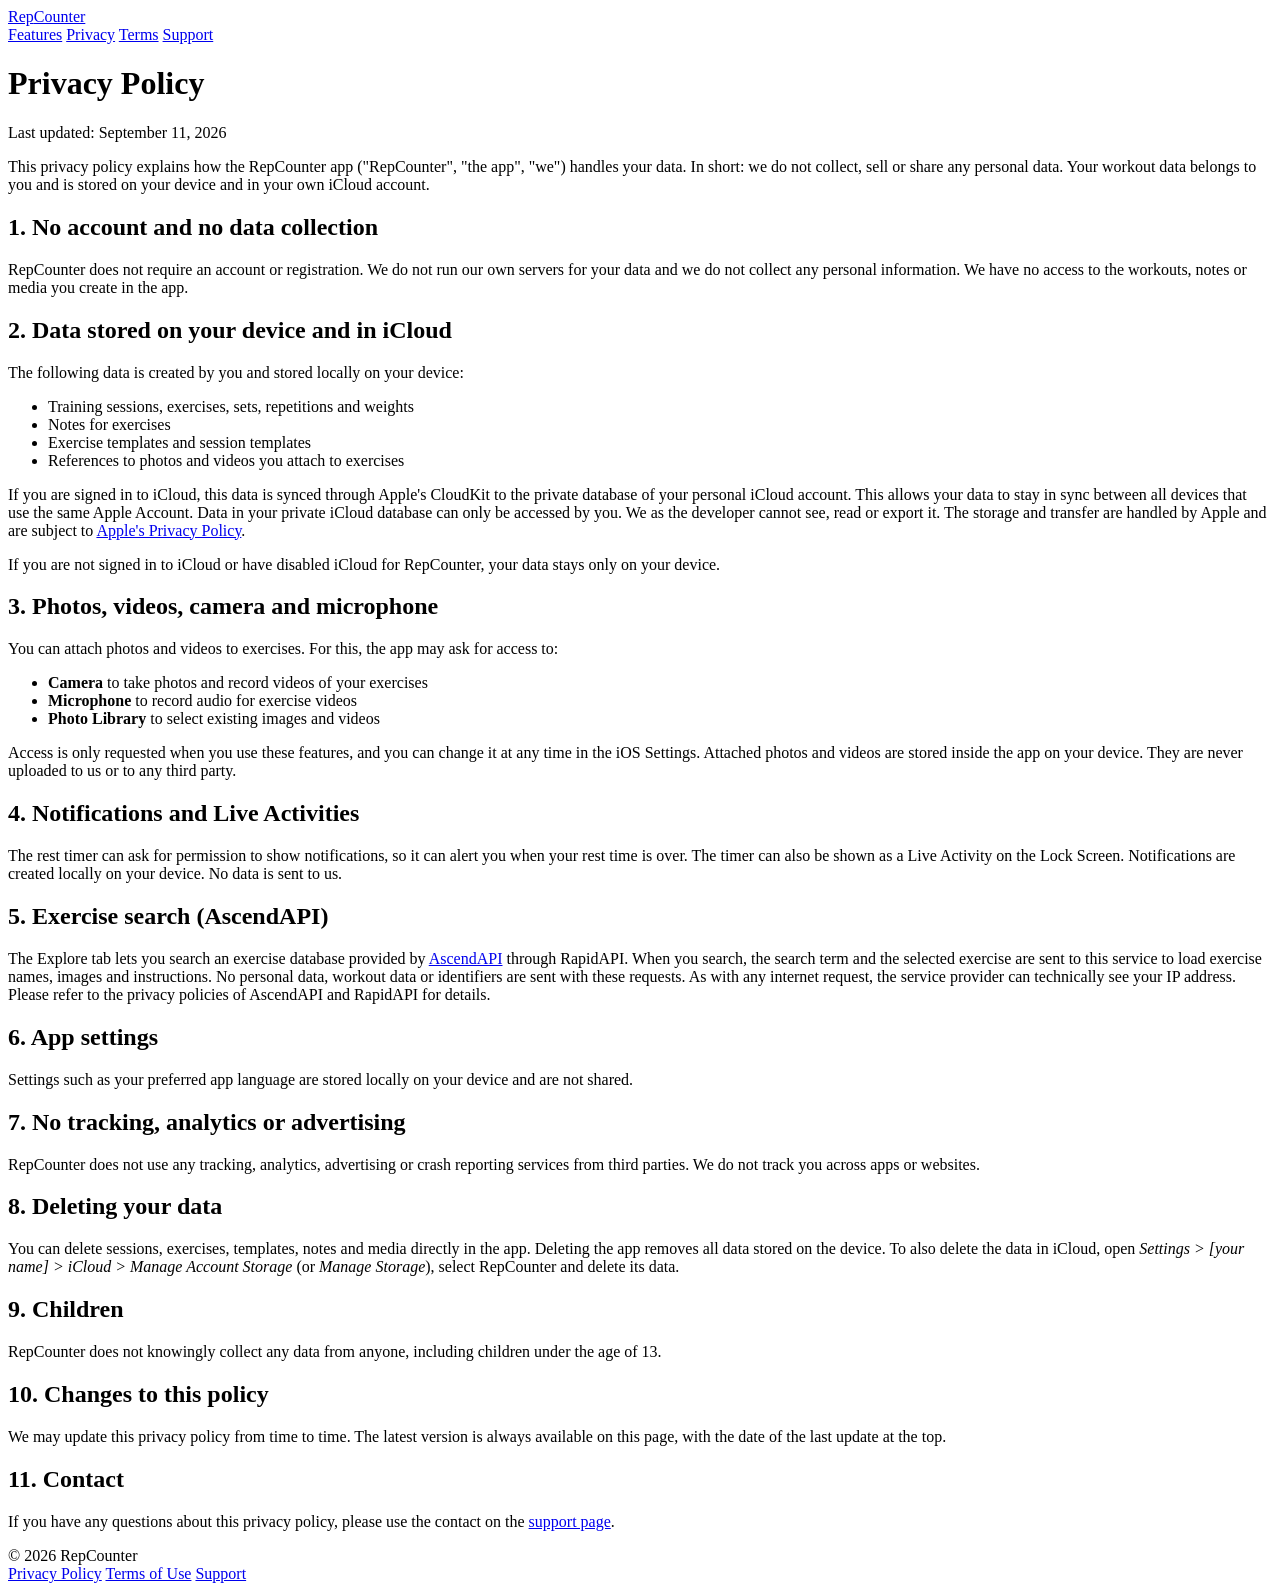
==== privacy.html @ c4ed5cc7 "feat: add privacy policy and terms of use" ====
<!DOCTYPE html>
<html lang="en">
<head>
  <meta charset="UTF-8">
  <meta name="viewport" content="width=device-width, initial-scale=1">
  <title>Privacy Policy – RepCounter</title>
  <meta name="description" content="Privacy policy of the RepCounter app.">
  <link rel="stylesheet" href="css/style.css">
</head>
<body>
  <header class="site-header">
    <div class="container">
      <a class="logo" href="index.html">Rep<span>Counter</span></a>
      <nav class="site-nav">
        <a href="index.html#features">Features</a>
        <a href="privacy.html" class="active">Privacy</a>
        <a href="terms.html">Terms</a>
        <a href="support.html">Support</a>
      </nav>
    </div>
  </header>

  <main class="container page">
    <h1>Privacy Policy</h1>
    <p class="updated">Last updated: September 11, 2026</p>

    <p>This privacy policy explains how the RepCounter app ("RepCounter", "the app", "we") handles your data. In short: we do not collect, sell or share any personal data. Your workout data belongs to you and is stored on your device and in your own iCloud account.</p>

    <h2>1. No account and no data collection</h2>
    <p>RepCounter does not require an account or registration. We do not run our own servers for your data and we do not collect any personal information. We have no access to the workouts, notes or media you create in the app.</p>

    <h2>2. Data stored on your device and in iCloud</h2>
    <p>The following data is created by you and stored locally on your device:</p>
    <ul>
      <li>Training sessions, exercises, sets, repetitions and weights</li>
      <li>Notes for exercises</li>
      <li>Exercise templates and session templates</li>
      <li>References to photos and videos you attach to exercises</li>
    </ul>
    <p>If you are signed in to iCloud, this data is synced through Apple's CloudKit to the private database of your personal iCloud account. This allows your data to stay in sync between all devices that use the same Apple Account. Data in your private iCloud database can only be accessed by you. We as the developer cannot see, read or export it. The storage and transfer are handled by Apple and are subject to <a href="https://www.apple.com/legal/privacy/" target="_blank" rel="noopener">Apple's Privacy Policy</a>.</p>
    <p>If you are not signed in to iCloud or have disabled iCloud for RepCounter, your data stays only on your device.</p>

    <h2>3. Photos, videos, camera and microphone</h2>
    <p>You can attach photos and videos to exercises. For this, the app may ask for access to:</p>
    <ul>
      <li><strong>Camera</strong> to take photos and record videos of your exercises</li>
      <li><strong>Microphone</strong> to record audio for exercise videos</li>
      <li><strong>Photo Library</strong> to select existing images and videos</li>
    </ul>
    <p>Access is only requested when you use these features, and you can change it at any time in the iOS Settings. Attached photos and videos are stored inside the app on your device. They are never uploaded to us or to any third party.</p>

    <h2>4. Notifications and Live Activities</h2>
    <p>The rest timer can ask for permission to show notifications, so it can alert you when your rest time is over. The timer can also be shown as a Live Activity on the Lock Screen. Notifications are created locally on your device. No data is sent to us.</p>

    <h2>5. Exercise search (AscendAPI)</h2>
    <p>The Explore tab lets you search an exercise database provided by <a href="https://ascendapi.com" target="_blank" rel="noopener">AscendAPI</a> through RapidAPI. When you search, the search term and the selected exercise are sent to this service to load exercise names, images and instructions. No personal data, workout data or identifiers are sent with these requests. As with any internet request, the service provider can technically see your IP address. Please refer to the privacy policies of AscendAPI and RapidAPI for details.</p>

    <h2>6. App settings</h2>
    <p>Settings such as your preferred app language are stored locally on your device and are not shared.</p>

    <h2>7. No tracking, analytics or advertising</h2>
    <p>RepCounter does not use any tracking, analytics, advertising or crash reporting services from third parties. We do not track you across apps or websites.</p>

    <h2>8. Deleting your data</h2>
    <p>You can delete sessions, exercises, templates, notes and media directly in the app. Deleting the app removes all data stored on the device. To also delete the data in iCloud, open <em>Settings &gt; [your name] &gt; iCloud &gt; Manage Account Storage</em> (or <em>Manage Storage</em>), select RepCounter and delete its data.</p>

    <h2>9. Children</h2>
    <p>RepCounter does not knowingly collect any data from anyone, including children under the age of 13.</p>

    <h2>10. Changes to this policy</h2>
    <p>We may update this privacy policy from time to time. The latest version is always available on this page, with the date of the last update at the top.</p>

    <h2>11. Contact</h2>
    <p>If you have any questions about this privacy policy, please use the contact on the <a href="support.html">support page</a>.</p>
  </main>

  <footer class="site-footer">
    <div class="container">
      <span>&copy; <span class="year">2026</span> RepCounter</span>
      <nav>
        <a href="privacy.html">Privacy Policy</a>
        <a href="terms.html">Terms of Use</a>
        <a href="support.html">Support</a>
      </nav>
    </div>
  </footer>

  <script src="js/main.js"></script>
</body>
</html>
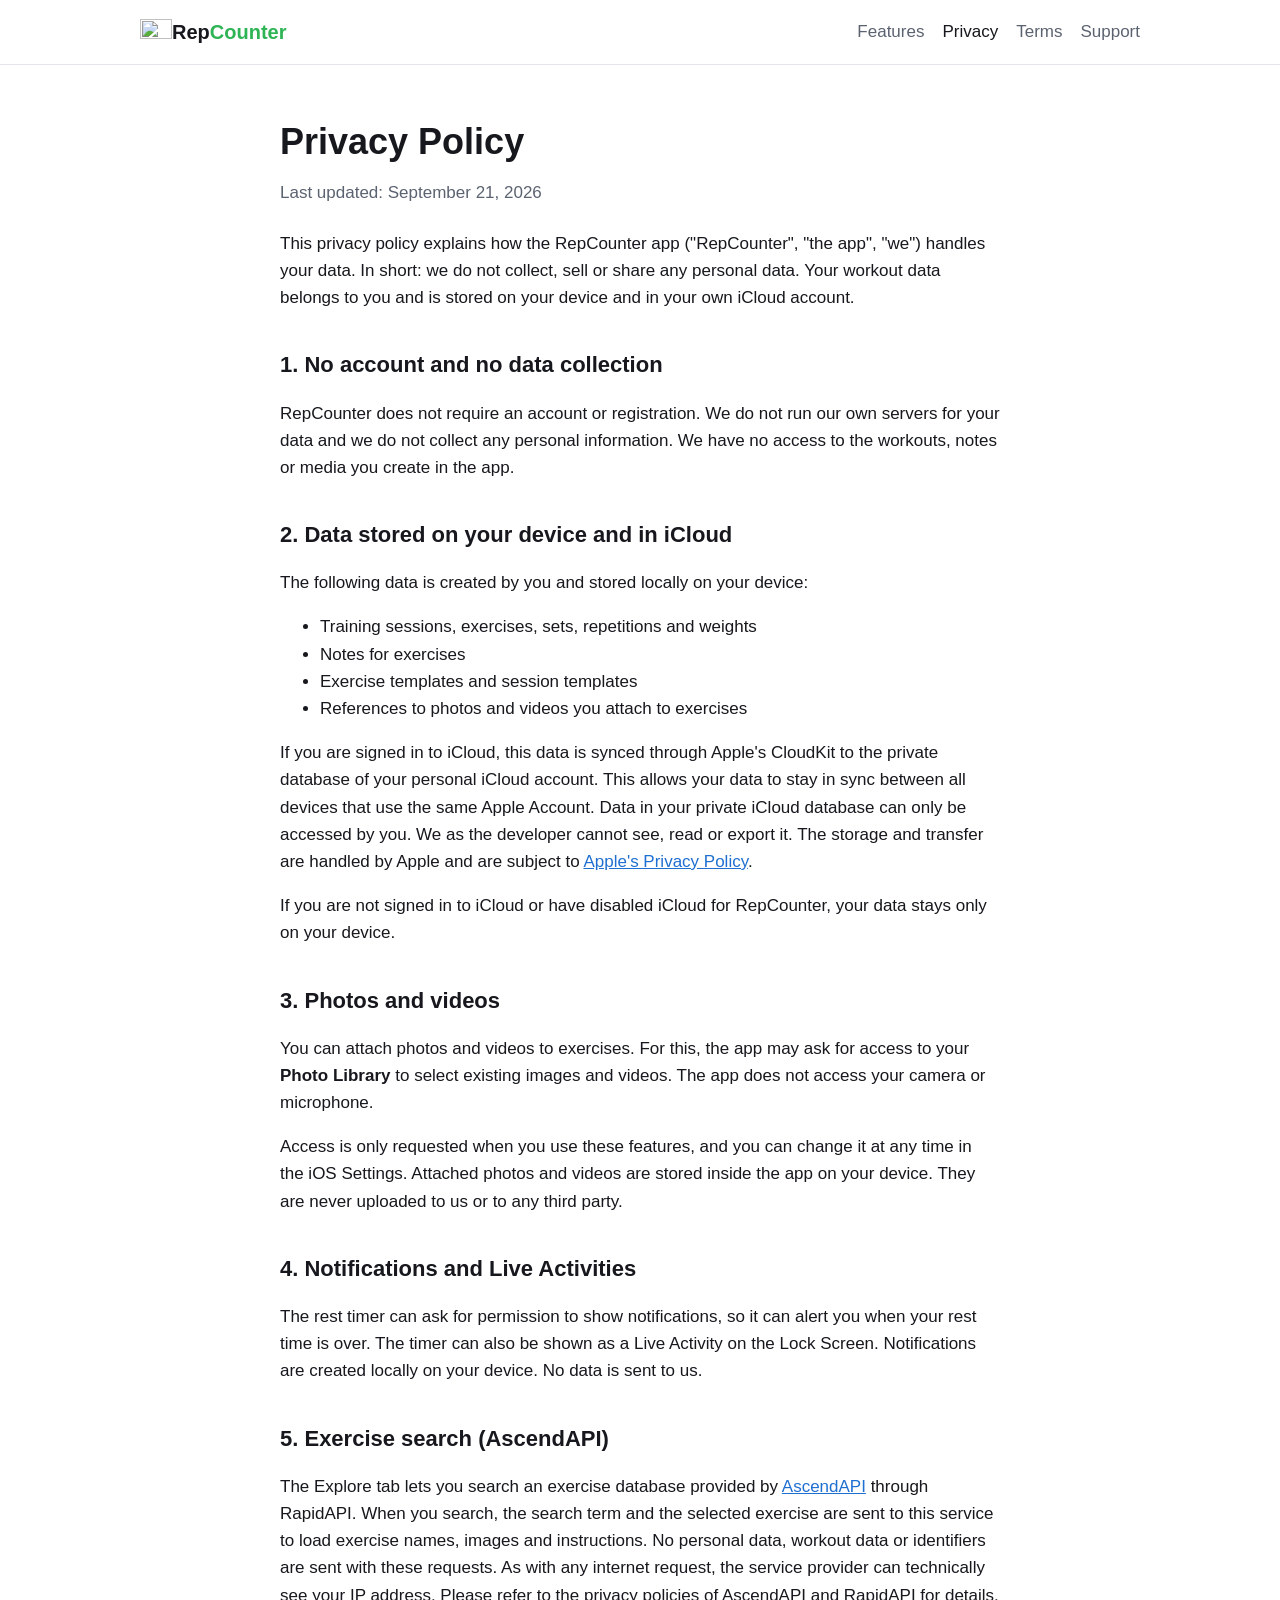
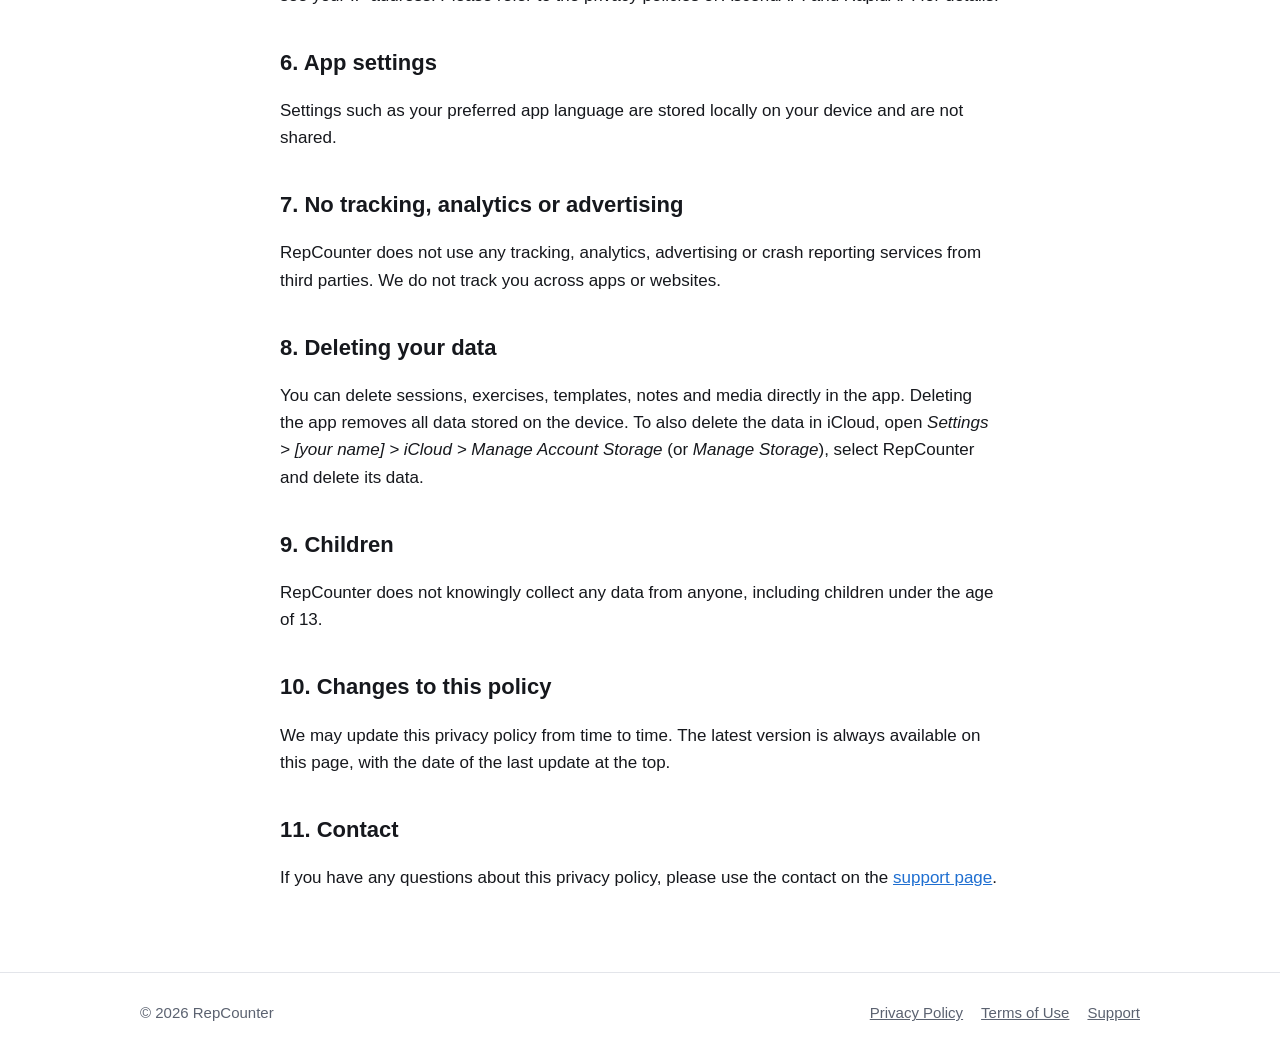
==== commit 16b53425: "fix: remove camera and microphone access from privacy policy" ====
--- a/privacy.html
+++ b/privacy.html
@@ -5,12 +5,13 @@
   <meta name="viewport" content="width=device-width, initial-scale=1">
   <title>Privacy Policy – RepCounter</title>
   <meta name="description" content="Privacy policy of the RepCounter app.">
+  <link rel="icon" href="assets/logo.webp" type="image/webp">
   <link rel="stylesheet" href="css/style.css">
 </head>
 <body>
   <header class="site-header">
     <div class="container">
-      <a class="logo" href="index.html">Rep<span>Counter</span></a>
+      <a class="logo" href="index.html"><img src="assets/logo.webp" width="32" height="32" alt="">Rep<span>Counter</span></a>
       <nav class="site-nav">
         <a href="index.html#features">Features</a>
         <a href="privacy.html" class="active">Privacy</a>
@@ -22,7 +23,7 @@
 
   <main class="container page">
     <h1>Privacy Policy</h1>
-    <p class="updated">Last updated: September 11, 2026</p>
+    <p class="updated">Last updated: September 21, 2026</p>
 
     <p>This privacy policy explains how the RepCounter app ("RepCounter", "the app", "we") handles your data. In short: we do not collect, sell or share any personal data. Your workout data belongs to you and is stored on your device and in your own iCloud account.</p>
 
@@ -40,13 +41,8 @@
     <p>If you are signed in to iCloud, this data is synced through Apple's CloudKit to the private database of your personal iCloud account. This allows your data to stay in sync between all devices that use the same Apple Account. Data in your private iCloud database can only be accessed by you. We as the developer cannot see, read or export it. The storage and transfer are handled by Apple and are subject to <a href="https://www.apple.com/legal/privacy/" target="_blank" rel="noopener">Apple's Privacy Policy</a>.</p>
     <p>If you are not signed in to iCloud or have disabled iCloud for RepCounter, your data stays only on your device.</p>
 
-    <h2>3. Photos, videos, camera and microphone</h2>
-    <p>You can attach photos and videos to exercises. For this, the app may ask for access to:</p>
-    <ul>
-      <li><strong>Camera</strong> to take photos and record videos of your exercises</li>
-      <li><strong>Microphone</strong> to record audio for exercise videos</li>
-      <li><strong>Photo Library</strong> to select existing images and videos</li>
-    </ul>
+    <h2>3. Photos and videos</h2>
+    <p>You can attach photos and videos to exercises. For this, the app may ask for access to your <strong>Photo Library</strong> to select existing images and videos. The app does not access your camera or microphone.</p>
     <p>Access is only requested when you use these features, and you can change it at any time in the iOS Settings. Attached photos and videos are stored inside the app on your device. They are never uploaded to us or to any third party.</p>
 
     <h2>4. Notifications and Live Activities</h2>
--- a/css/style.css
+++ b/css/style.css
@@ -0,0 +1,260 @@
+/* Color tokens */
+:root {
+  --bg: #ffffff;
+  --bg-soft: #f4f5f7;
+  --text: #16181d;
+  --text-muted: #5b6270;
+  --border: #e3e5ea;
+  --accent: #2fb455;
+  --link: #1f6fd1;
+  --max-width: 1040px;
+}
+
+/* Dark mode */
+@media (prefers-color-scheme: dark) {
+  :root {
+    --bg: #0b0e17;
+    --bg-soft: #151925;
+    --text: #eef0f4;
+    --text-muted: #a2a8b5;
+    --border: #262b38;
+    --accent: #4cd964;
+    --link: #6fb1ff;
+  }
+}
+
+* {
+  box-sizing: border-box;
+}
+
+body {
+  margin: 0;
+  font-family: -apple-system, BlinkMacSystemFont, "Segoe UI", Roboto, Helvetica, Arial, sans-serif;
+  font-size: 17px;
+  line-height: 1.6;
+  color: var(--text);
+  background: var(--bg);
+}
+
+a {
+  color: var(--link);
+}
+
+img {
+  max-width: 100%;
+  height: auto;
+}
+
+.container {
+  max-width: var(--max-width);
+  margin: 0 auto;
+  padding: 0 20px;
+}
+
+/* Header */
+.site-header {
+  border-bottom: 1px solid var(--border);
+}
+
+.site-header .container {
+  display: flex;
+  flex-wrap: wrap;
+  align-items: center;
+  justify-content: space-between;
+  gap: 12px;
+  padding-top: 16px;
+  padding-bottom: 16px;
+}
+
+.logo {
+  font-weight: 700;
+  font-size: 20px;
+  color: var(--text);
+  text-decoration: none;
+}
+
+.logo span {
+  color: var(--accent);
+}
+
+.site-nav {
+  display: flex;
+  flex-wrap: wrap;
+  gap: 18px;
+}
+
+.site-nav a {
+  color: var(--text-muted);
+  text-decoration: none;
+}
+
+.site-nav a:hover,
+.site-nav a.active {
+  color: var(--text);
+}
+
+/* Hero */
+.hero {
+  text-align: center;
+  padding: 64px 0 40px;
+}
+
+.hero h1 {
+  font-size: 44px;
+  line-height: 1.15;
+  margin: 0 0 16px;
+}
+
+.hero p {
+  font-size: 20px;
+  color: var(--text-muted);
+  max-width: 640px;
+  margin: 0 auto 24px;
+}
+
+.badge {
+  display: inline-block;
+  padding: 10px 20px;
+  border-radius: 999px;
+  background: var(--accent);
+  color: #0b0e17;
+  font-weight: 600;
+  text-decoration: none;
+}
+
+.note {
+  font-size: 15px;
+  color: var(--text-muted);
+}
+
+/* Feature sections */
+.feature {
+  padding: 48px 0;
+  border-top: 1px solid var(--border);
+}
+
+.feature h2 {
+  font-size: 30px;
+  margin: 0 0 8px;
+}
+
+.feature > .container > p {
+  color: var(--text-muted);
+  max-width: 720px;
+  margin: 0 0 24px;
+}
+
+.feature ul {
+  max-width: 720px;
+  padding-left: 20px;
+  margin: 0 0 28px;
+}
+
+.shots {
+  display: grid;
+  grid-template-columns: repeat(auto-fit, minmax(200px, 260px));
+  justify-content: center;
+  gap: 24px;
+}
+
+.shots figure {
+  margin: 0;
+  text-align: center;
+}
+
+.shots img {
+  border-radius: 28px;
+  border: 1px solid var(--border);
+}
+
+.shots figcaption {
+  font-size: 14px;
+  color: var(--text-muted);
+  margin-top: 8px;
+}
+
+/* Info cards */
+.cards {
+  display: grid;
+  grid-template-columns: repeat(auto-fit, minmax(240px, 1fr));
+  gap: 16px;
+}
+
+.card {
+  background: var(--bg-soft);
+  border: 1px solid var(--border);
+  border-radius: 16px;
+  padding: 20px;
+}
+
+.card h3 {
+  margin: 0 0 6px;
+  font-size: 18px;
+}
+
+.card p {
+  margin: 0;
+  color: var(--text-muted);
+}
+
+/* Legal and support pages */
+.page {
+  max-width: 760px;
+  padding-top: 48px;
+  padding-bottom: 64px;
+}
+
+.page h1 {
+  font-size: 36px;
+  margin: 0 0 8px;
+}
+
+.page h2 {
+  font-size: 22px;
+  margin: 36px 0 8px;
+}
+
+.page .updated {
+  color: var(--text-muted);
+  margin: 0 0 24px;
+}
+
+/* Footer */
+.site-footer {
+  border-top: 1px solid var(--border);
+  padding: 28px 0;
+  font-size: 15px;
+  color: var(--text-muted);
+}
+
+.site-footer .container {
+  display: flex;
+  flex-wrap: wrap;
+  justify-content: space-between;
+  gap: 12px;
+}
+
+.site-footer nav {
+  display: flex;
+  flex-wrap: wrap;
+  gap: 18px;
+}
+
+.site-footer a {
+  color: var(--text-muted);
+}
+
+/* Small screens */
+@media (max-width: 600px) {
+  .hero h1 {
+    font-size: 34px;
+  }
+
+  .hero p {
+    font-size: 18px;
+  }
+
+  .feature h2 {
+    font-size: 26px;
+  }
+}
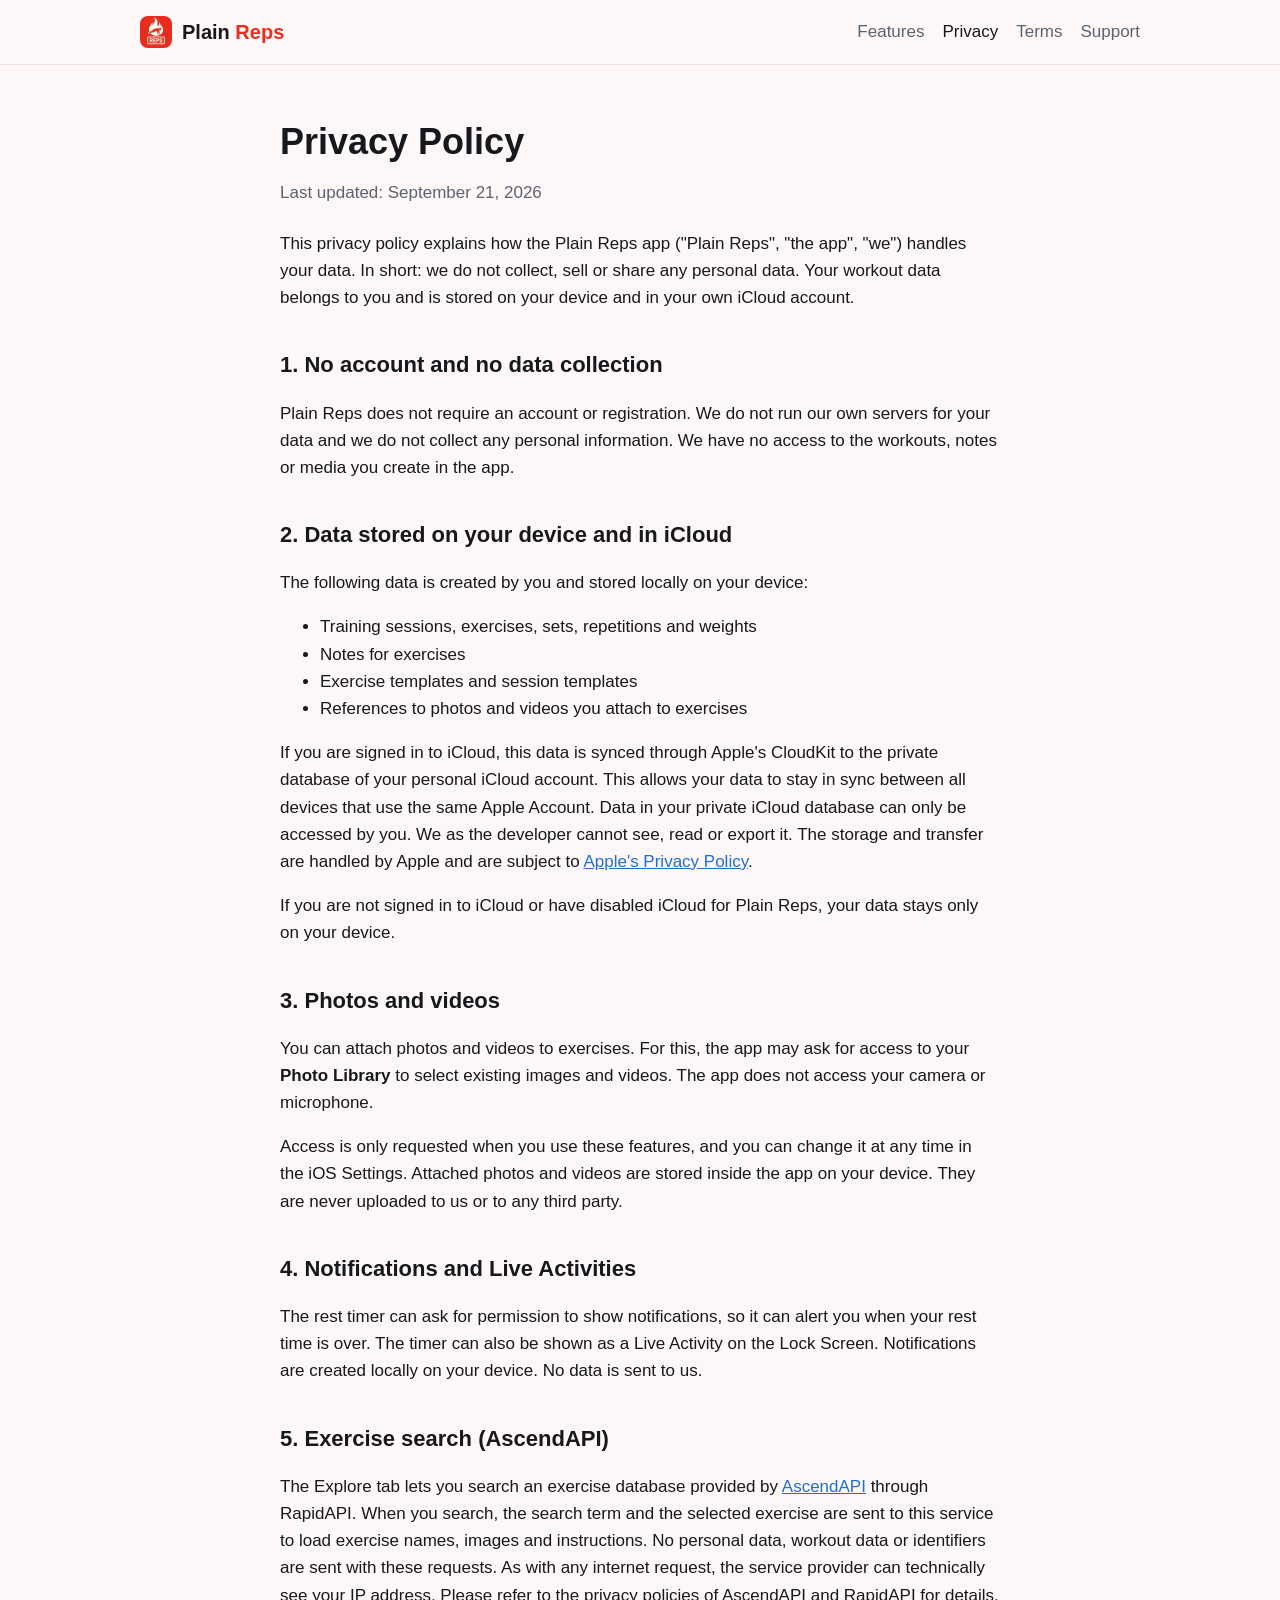
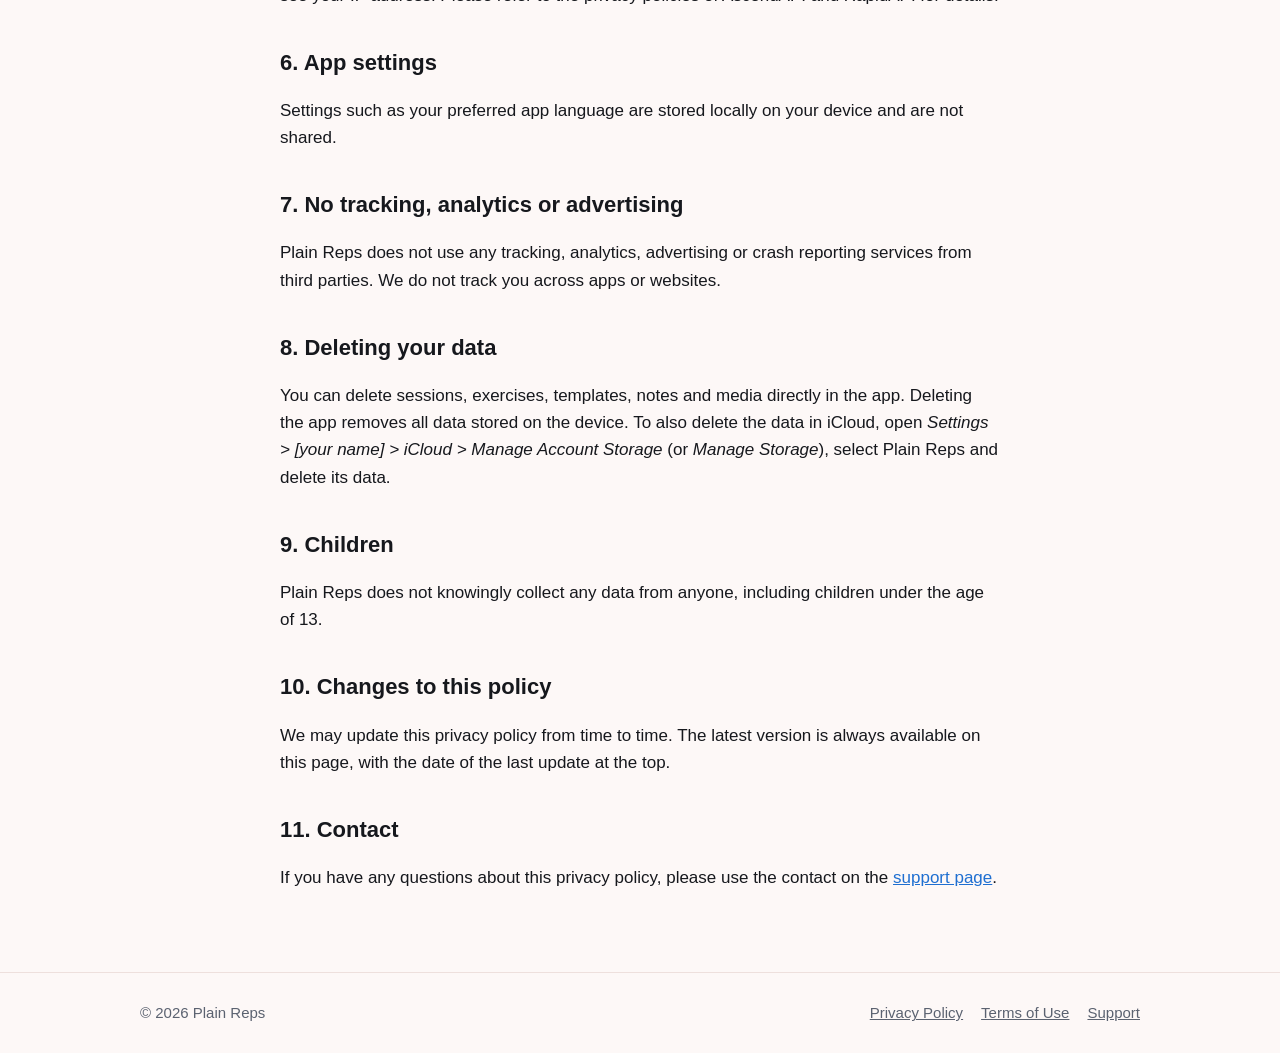
==== commit 079da2d9: "feat: rename app to plain reps" ====
--- a/privacy.html
+++ b/privacy.html
@@ -3,15 +3,15 @@
 <head>
   <meta charset="UTF-8">
   <meta name="viewport" content="width=device-width, initial-scale=1">
-  <title>Privacy Policy – RepCounter</title>
-  <meta name="description" content="Privacy policy of the RepCounter app.">
+  <title>Privacy Policy – Plain Reps</title>
+  <meta name="description" content="Privacy policy of the Plain Reps app.">
   <link rel="icon" href="assets/logo.webp" type="image/webp">
   <link rel="stylesheet" href="css/style.css">
 </head>
 <body>
   <header class="site-header">
     <div class="container">
-      <a class="logo" href="index.html"><img src="assets/logo.webp" width="32" height="32" alt="">Rep<span>Counter</span></a>
+      <a class="logo" href="index.html"><img src="assets/logo.webp" width="32" height="32" alt="">Plain&nbsp;<span>Reps</span></a>
       <nav class="site-nav">
         <a href="index.html#features">Features</a>
         <a href="privacy.html" class="active">Privacy</a>
@@ -25,10 +25,10 @@
     <h1>Privacy Policy</h1>
     <p class="updated">Last updated: September 21, 2026</p>
 
-    <p>This privacy policy explains how the RepCounter app ("RepCounter", "the app", "we") handles your data. In short: we do not collect, sell or share any personal data. Your workout data belongs to you and is stored on your device and in your own iCloud account.</p>
+    <p>This privacy policy explains how the Plain Reps app ("Plain Reps", "the app", "we") handles your data. In short: we do not collect, sell or share any personal data. Your workout data belongs to you and is stored on your device and in your own iCloud account.</p>
 
     <h2>1. No account and no data collection</h2>
-    <p>RepCounter does not require an account or registration. We do not run our own servers for your data and we do not collect any personal information. We have no access to the workouts, notes or media you create in the app.</p>
+    <p>Plain Reps does not require an account or registration. We do not run our own servers for your data and we do not collect any personal information. We have no access to the workouts, notes or media you create in the app.</p>
 
     <h2>2. Data stored on your device and in iCloud</h2>
     <p>The following data is created by you and stored locally on your device:</p>
@@ -39,7 +39,7 @@
       <li>References to photos and videos you attach to exercises</li>
     </ul>
     <p>If you are signed in to iCloud, this data is synced through Apple's CloudKit to the private database of your personal iCloud account. This allows your data to stay in sync between all devices that use the same Apple Account. Data in your private iCloud database can only be accessed by you. We as the developer cannot see, read or export it. The storage and transfer are handled by Apple and are subject to <a href="https://www.apple.com/legal/privacy/" target="_blank" rel="noopener">Apple's Privacy Policy</a>.</p>
-    <p>If you are not signed in to iCloud or have disabled iCloud for RepCounter, your data stays only on your device.</p>
+    <p>If you are not signed in to iCloud or have disabled iCloud for Plain Reps, your data stays only on your device.</p>
 
     <h2>3. Photos and videos</h2>
     <p>You can attach photos and videos to exercises. For this, the app may ask for access to your <strong>Photo Library</strong> to select existing images and videos. The app does not access your camera or microphone.</p>
@@ -55,13 +55,13 @@
     <p>Settings such as your preferred app language are stored locally on your device and are not shared.</p>
 
     <h2>7. No tracking, analytics or advertising</h2>
-    <p>RepCounter does not use any tracking, analytics, advertising or crash reporting services from third parties. We do not track you across apps or websites.</p>
+    <p>Plain Reps does not use any tracking, analytics, advertising or crash reporting services from third parties. We do not track you across apps or websites.</p>
 
     <h2>8. Deleting your data</h2>
-    <p>You can delete sessions, exercises, templates, notes and media directly in the app. Deleting the app removes all data stored on the device. To also delete the data in iCloud, open <em>Settings &gt; [your name] &gt; iCloud &gt; Manage Account Storage</em> (or <em>Manage Storage</em>), select RepCounter and delete its data.</p>
+    <p>You can delete sessions, exercises, templates, notes and media directly in the app. Deleting the app removes all data stored on the device. To also delete the data in iCloud, open <em>Settings &gt; [your name] &gt; iCloud &gt; Manage Account Storage</em> (or <em>Manage Storage</em>), select Plain Reps and delete its data.</p>
 
     <h2>9. Children</h2>
-    <p>RepCounter does not knowingly collect any data from anyone, including children under the age of 13.</p>
+    <p>Plain Reps does not knowingly collect any data from anyone, including children under the age of 13.</p>
 
     <h2>10. Changes to this policy</h2>
     <p>We may update this privacy policy from time to time. The latest version is always available on this page, with the date of the last update at the top.</p>
@@ -72,7 +72,7 @@
 
   <footer class="site-footer">
     <div class="container">
-      <span>&copy; <span class="year">2026</span> RepCounter</span>
+      <span>&copy; <span class="year">2026</span> Plain Reps</span>
       <nav>
         <a href="privacy.html">Privacy Policy</a>
         <a href="terms.html">Terms of Use</a>
--- a/css/style.css
+++ b/css/style.css
@@ -1,26 +1,13 @@
 /* Color tokens */
 :root {
-  --bg: #ffffff;
-  --bg-soft: #f4f5f7;
+  --bg: #fdf8f7;
+  --bg-soft: #f8efed;
   --text: #16181d;
   --text-muted: #5b6270;
-  --border: #e3e5ea;
-  --accent: #2fb455;
+  --border: #eee0dd;
+  --accent: #eb2d1f;
   --link: #1f6fd1;
   --max-width: 1040px;
-}
-
-/* Dark mode */
-@media (prefers-color-scheme: dark) {
-  :root {
-    --bg: #0b0e17;
-    --bg-soft: #151925;
-    --text: #eef0f4;
-    --text-muted: #a2a8b5;
-    --border: #262b38;
-    --accent: #4cd964;
-    --link: #6fb1ff;
-  }
 }
 
 * {
@@ -67,12 +54,19 @@
 }
 
 .logo {
+  display: flex;
+  align-items: center;
   font-weight: 700;
   font-size: 20px;
   color: var(--text);
   text-decoration: none;
 }
 
+.logo img {
+  margin-right: 10px;
+  border-radius: 8px;
+}
+
 .logo span {
   color: var(--accent);
 }
@@ -112,14 +106,10 @@
   margin: 0 auto 24px;
 }
 
-.badge {
-  display: inline-block;
-  padding: 10px 20px;
-  border-radius: 999px;
-  background: var(--accent);
-  color: #0b0e17;
-  font-weight: 600;
-  text-decoration: none;
+.hero-logo {
+  display: block;
+  margin: 0 auto 24px;
+  border-radius: 28px;
 }
 
 .note {
@@ -152,7 +142,7 @@
 
 .shots {
   display: grid;
-  grid-template-columns: repeat(auto-fit, minmax(200px, 260px));
+  grid-template-columns: repeat(auto-fit, minmax(180px, 230px));
   justify-content: center;
   gap: 24px;
 }
@@ -168,6 +158,22 @@
 }
 
 .shots figcaption {
+  font-size: 14px;
+  color: var(--text-muted);
+  margin-top: 8px;
+}
+
+.shot-wide {
+  max-width: 900px;
+  margin: 0 auto;
+  text-align: center;
+}
+
+.shot-wide img {
+  border-radius: 14px;
+}
+
+.shot-wide figcaption {
   font-size: 14px;
   color: var(--text-muted);
   margin-top: 8px;
